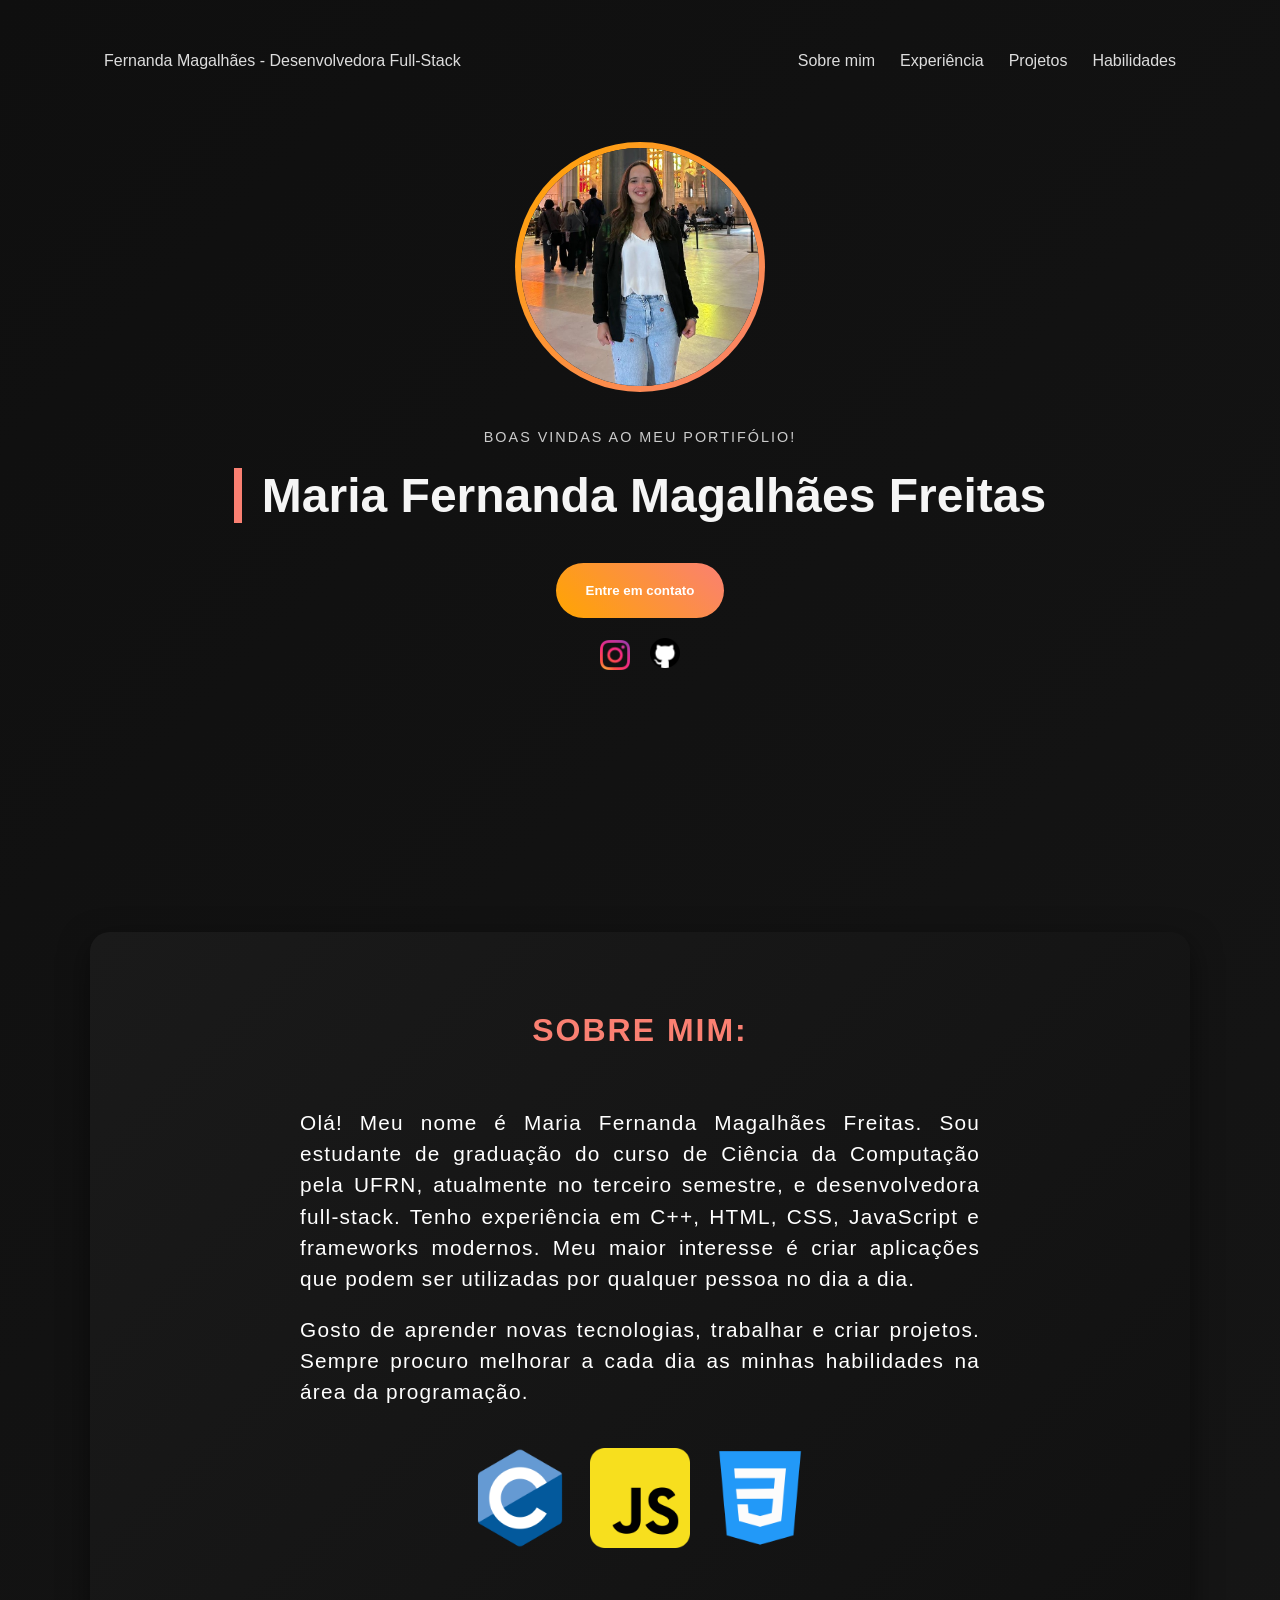
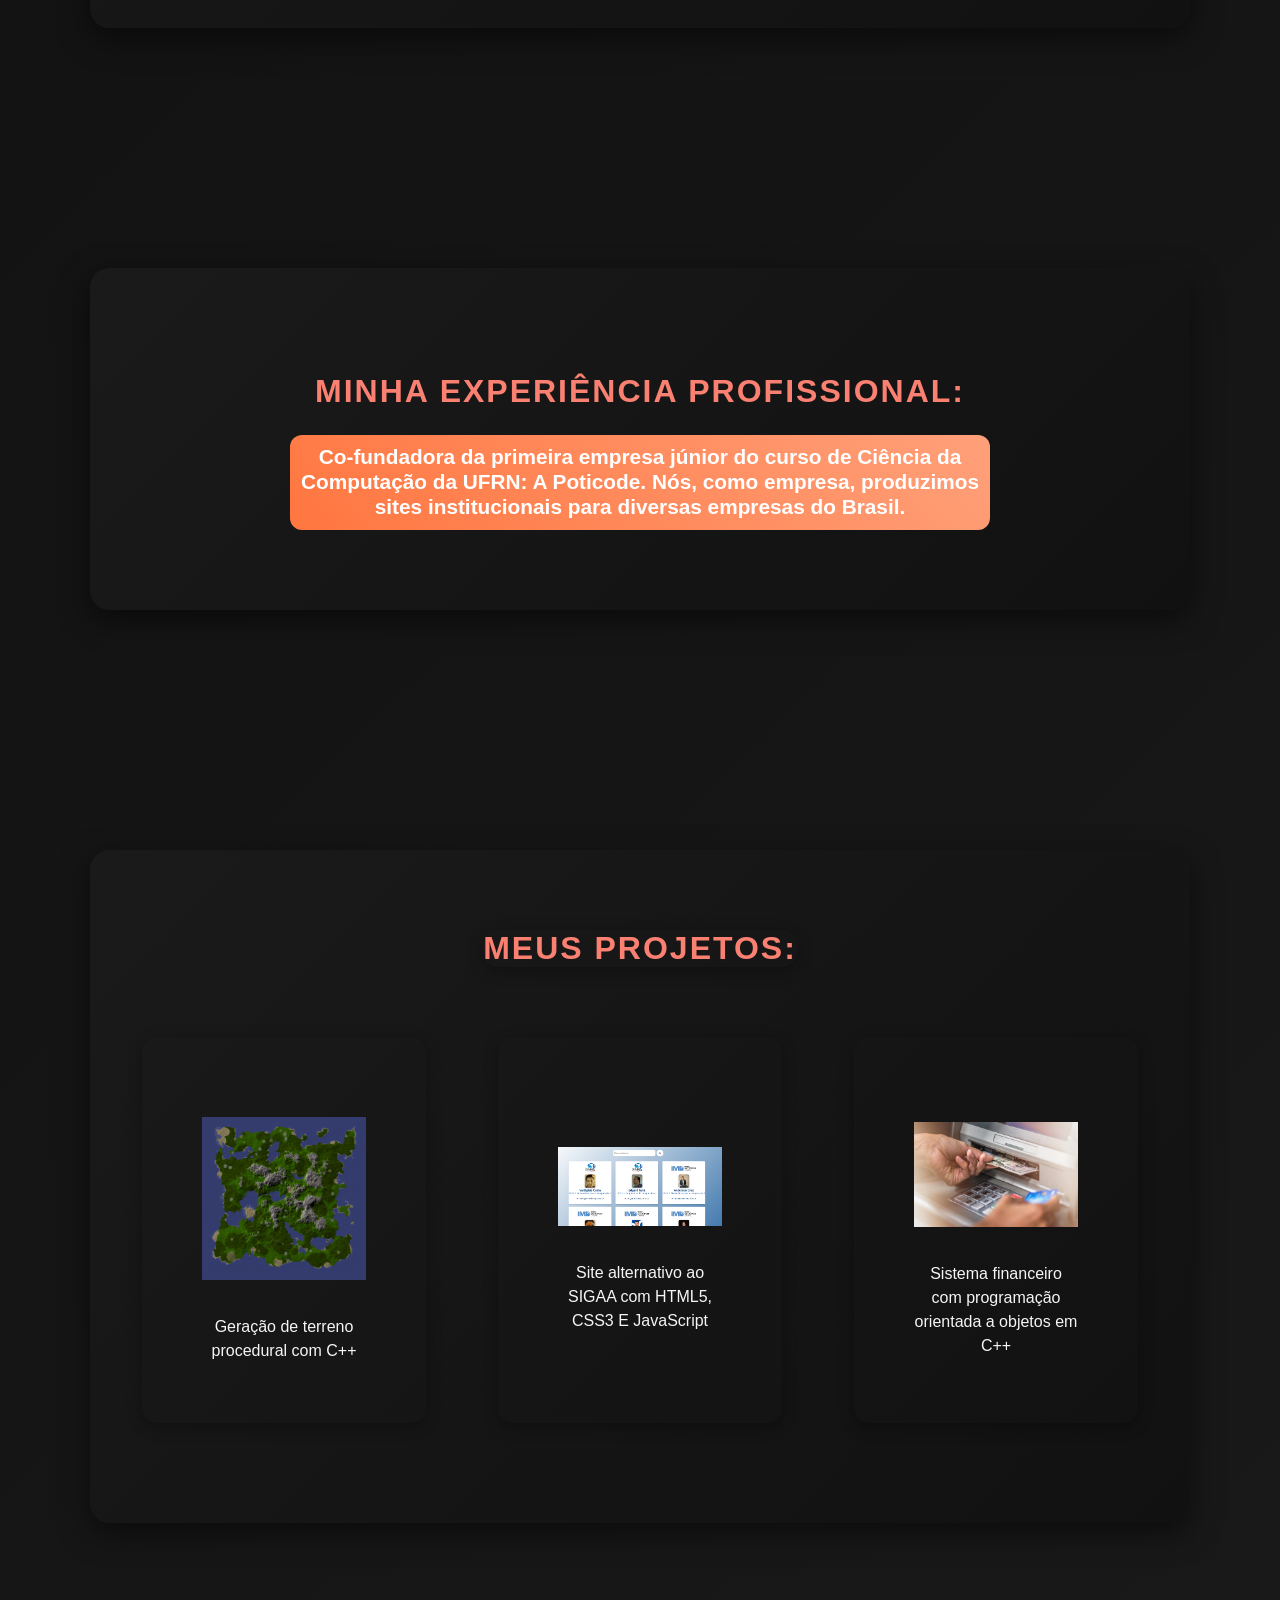
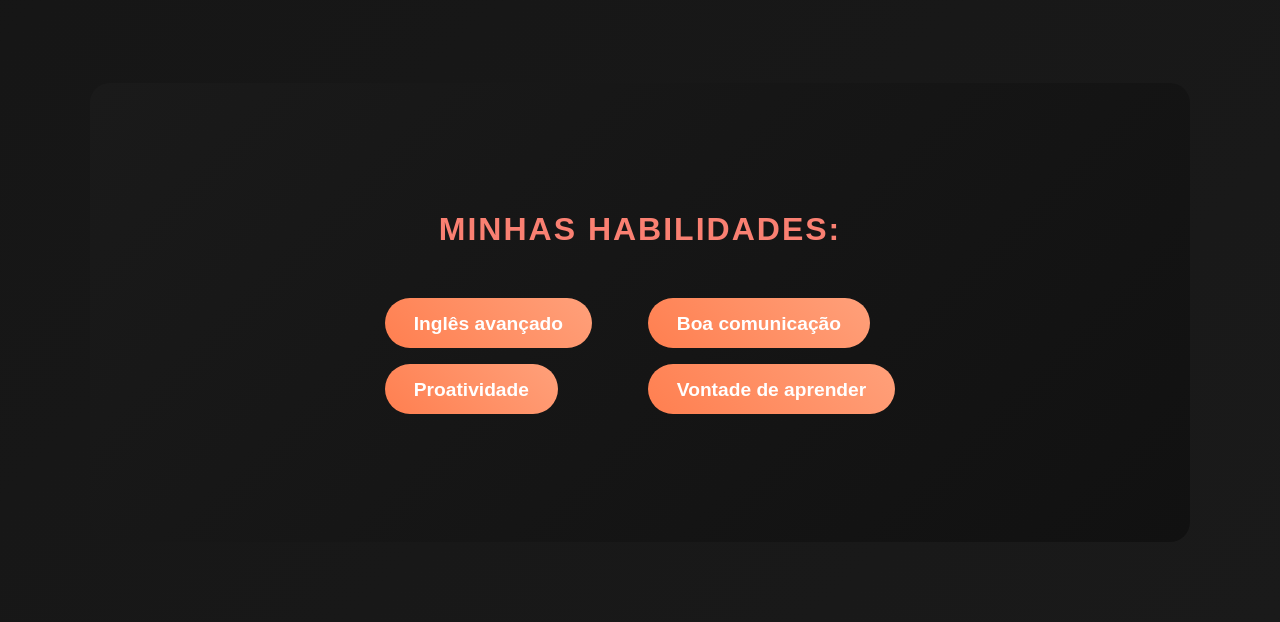
==== index.html @ 56a4a69b "Add files via upload" ====
<!DOCTYPE html>
<html lang="pt-br">
<head>
    <meta charset="UTF-8">
    <meta name="viewport" content="width=device-width, initial-scale=1.0">
    <title> Maria Fernanda - Portifólio </title>
    <link rel="stylesheet" href="styles.css">
</head>
<body>
    <nav>
        <h4 class="name-maria">Fernanda Magalhães - Desenvolvedora Full-Stack</h4>
        <ul>
            <li><a href="#sobre-mim">Sobre mim</a></li>
            <li><a href="#experiencia">Experiência</a></li>
            <li><a href="#projetos">Projetos</a></li>
            <li><a href="#habilidades">Habilidades</a></li>
        </ul>
    </nav>

    <section id="aboutme">
        <div class="imagem">
            <img src="imgs/nandaimg.jpg" class="myimage">
        </div>

        <div class="mycontainer">
            <div class="text">
            <p>Boas vindas ao meu portifólio!</p>
            <h1>Maria Fernanda Magalhães Freitas</h1>
            </div>
        
        <div class="btn-redes">
        <div class="mybutton">
            <button class="contactme">Entre em contato</button>
        </div>

        <div class="icon">
            <a href="https://www.instagram.com/nandamfs_" target="_blank" class="insta"><img src="imgs/Instagram_icon-icons.com_66804.png" class="inst"></a>
            <a href="https://github.com/nandamfmf" target="_blank" class="git"><img src="imgs/github_logo_icon_229278.png" alt="" class="git"></a>
        </div>
        </div>
    </div>
    </section>

    <section id="sobre-mim">
        <div class="container-sobre">
            <h2>Sobre mim:</h2>
            <p>
                Olá! Meu nome é Maria Fernanda Magalhães Freitas. Sou estudante de graduação do curso
                de Ciência da Computação pela UFRN, atualmente no terceiro semestre, e desenvolvedora full-stack.
                Tenho experiência em C++, HTML, CSS, JavaScript e frameworks modernos.
                Meu maior interesse é criar aplicações que podem ser utilizadas por qualquer pessoa no dia a dia.
            </p>
            <p>
                Gosto de aprender novas tecnologias, trabalhar e criar projetos. 
                Sempre procuro melhorar a cada dia as minhas habilidades na área da programação.
            </p>

            <div class="imgsicons">
            <img class="logo" src="imgs/c_original_logo_icon_146611.png">
            <img class="logo" src="imgs/javascript_icon_130900.png" alt="">
            <img class="logo" src="imgs/4202020css3htmllogosocialsocialmedia-115668_115633.png" alt="">
            </div>
        </div>
    </section>

    <section id="experiencia">
        <p>Minha experiência profissional: </p>
        <h3>Co-fundadora da primeira empresa júnior do curso de Ciência da Computação da UFRN: <strong>A Poticode.</strong>
        Nós, como empresa, produzimos sites institucionais para diversas empresas do Brasil.</h3>
    </section>

    <section id="projetos">
        <h4 class="meus-projetos">Meus projetos:</h4>
        <div class="containerimgs">
        <div class="box1">
            <img class="map" src="imgs/map.png" alt="">
            <p>Geração de terreno procedural com C++</p>
        </div>
        <div class="box2">
            <img class="sigaa" src="imgs/sitesigaa.png" alt="">
            <p>Site alternativo ao SIGAA com HTML5, CSS3 E JavaScript</p>
        </div>
        <div class="box3">
            <img class="bank" src="imgs/bank.jpg" alt="">
            <p>Sistema financeiro com programação orientada a objetos em C++</p>
        </div>
        </div>
    </section>

    <section id="habilidades">
        <h2>Minhas Habilidades:</h2>
        
        <div class="habilidades-list">
        <p>Inglês avançado</p>
        <p>Boa comunicação</p>
        <p>Proatividade</p>
        <p>Vontade de aprender</p>
        </div>
    </section>


    <script src="script.js" defer></script>
</body>
</html>
---- styles.css ----
* {
    margin: 0;
    padding: 0;
    box-sizing: border-box;
    text-decoration: none;
    scroll-behavior: smooth;
}

section {
    width: 100%;
    max-width: 1100px;
    margin: 0 auto;
    padding: 6rem 1.5rem;
}

nav h4{
    color: #ddd;
    font-weight: 500;  
    text-wrap: wrap;
}

nav a{
    color: #ddd;
    font-weight: 500;
    transition: 0.3s;
}

nav a:hover{
    color: salmon;
}

body{
    min-height: 100vh;
    font-family: "Poppins", sans-serif;
    display: flex;
    flex-direction: column;
    align-items: center;
    background: linear-gradient(135deg, #0f0f0f, #1a1a1a);
    color: #f5f5f5;
}

nav{
    width: 100%;
    max-width: 1200px;
    display: flex; 
    flex-direction: column;
    gap: 1rem;
    justify-content: center;
    align-items: center;
    margin: 2em auto 0 auto;
    padding: 20px 5%;
}

.name-maria{
    display: none;
}

@media (min-width: 768px){
    .name-maria{
        display: block;
    }

    .name-maria:hover{
    color: salmon;
    transition: 0.3s;
    }

    nav{
        justify-content: space-between;
        flex-direction: row;
    }
}


nav ul{
    display: flex;
    flex-direction: row;
    list-style: none;
    text-decoration: none;
    display: flex;
    gap: 25px;
    margin: 0;
    padding: 0;
}

#aboutme{
    display: flex;
    flex-direction: column;
    gap: 75px;
    justify-content: center;
    align-items: center;
    margin-top: 2em;
    max-width: 1200px;
    padding: 20px;
}

.mycontainer{
    text-align: center;
    display: flex;
    flex-direction: column;
    align-items: center;
    text-align: center;
    justify-content: center;
    gap: 2em;
    margin-top: -3em;
}

.text > *{
    margin: 8px;
    text-align: center;
}

.text{
    display: flex;
    flex-direction: column;
    align-items: center; 
    text-align: center;   
    gap: 8px;
}

.myimage{
    width: 250px;
    height: 250px;
    border-radius: 50%;
    object-fit: cover;
    border: 6px solid transparent;

    background-image: 
        linear-gradient(#080808, #080808), 
        linear-gradient(135deg, orange, salmon);
    
    background-origin: border-box;
    background-clip: content-box, border-box;

    transition: 0.4s ease;
    cursor: pointer;
}

.myimage:hover {
    transform: scale(1.07);
    box-shadow: 0 0 25px salmon;
}

.contactme{
    padding: 20px 30px;
    border-radius: 30px;
    border: none;
    color: white;
    font-weight: 600;
    cursor: pointer;

    background: linear-gradient(45deg, orange, salmon);
    transition: 0.3s ease;
}

.contactme:hover{
    transform: scale(1.08);
    box-shadow: 0 0 20px salmon;
}

.inst, .git{
    width: 30px;
    height: 30px;
    border: 50%;
    display: block;
}

.icon{
    flex-direction: row;
    margin-top: 20px;
    align-items: center;
    justify-content: center;
    display: flex;
    gap: 20px;
    width: 100%;
}

.git{
    margin-bottom: 4px;
}


h2{
    font-size: 1.5rem;
    font-weight: 400;
    color: salmon;
}

p{  
    color: #ccc;
    max-width: 400px;
    line-height: 0.9;
}

.text p:first-child{
    color: #ccc;
    font-weight: 500;
    letter-spacing: 2px;
    text-transform: uppercase;
    font-size: 0.9rem;
}

h1 {
    font-size: 2.2rem;
    border-left: none;
    padding-left: 20px;
    color: #f5f5f5;
    text-align: center; 
    border-radius: 0;
}

@media (min-width: 768px) {
    h1 {
        font-size: 3rem;
        border-left: 8px solid salmon;
    }
}

.text p:last-child{
    font-size: 1.2rem;
    color: #aaa;
    font-weight: 400;
}

#sobre-mim{
    display: flex;
    flex-direction: column;
    align-items: center;
    justify-content: center;
    padding: 5em;
    margin-top: 15em;
    text-align: center;
    background: linear-gradient(135deg, #1a1a1a, #111111);
    padding: 5em 2em;
    border-radius: 20px;
    box-shadow: 0 10px 30px rgba(0,0,0,0.5);
    color: #fff; 
    transition: all 0.3s ease;
}

.container-sobre h2 {
    font-size: 2rem;
    font-weight: 700;
    color: salmon;
    margin-bottom: 1.5em;
    text-transform: uppercase;
    letter-spacing: 2px;
    width: 100%;
    max-width: 700px;
}

.container-sobre p{
    padding: 10px;
    font-size: 1.3em;
    letter-spacing: 1.2px;
    line-height: 1.5;
    font-weight: 500;
    color: white;
    text-align: justify;
    width: 100%;
    max-width: 700px;
}

.imgsicons{
    display: flex;
    flex-direction: row;
    justify-content: center;
    gap: 20px;
    margin-top: 30px;
    position: static;
}

.logo{
    width: 100px;
    height: 100px;
}

#experiencia{
    display: flex;
    flex-direction: column;
    align-items: center;
    justify-content: center;
    padding: 8em;
    text-align: center;
    background: linear-gradient(135deg, #1a1a1a, #111111);
    padding: 5em 2em;
    border-radius: 20px;
    margin-top: 15em;
    box-shadow: 0 10px 30px rgba(0,0,0,0.5);
    color: #fff; 
    transition: all 0.3s ease;

}

#experiencia p:first-child{
    line-height: 2;
    padding: 10px;
    text-align: center;
    max-width: 700px;
    line-height: 1.6;
    color: salmon;
    margin: 8px;
    font-size: 2rem;
    font-weight: 700;
    text-transform: uppercase;
    letter-spacing: 2px;
}

#experiencia h3{
    font-size: 1.3rem;
    font-weight: 700;
    padding: 10px;
    line-height: 1.2;
    background: linear-gradient(45deg, #ff7640, #ffa07a);
    border-radius: 12px;
    color: #fff;
    max-width: 700px;
}

#projetos{
    display: flex;
    flex-direction: column;
    align-items: center;
    justify-content: center;
    padding: 5em;
    text-align: center;
    background: linear-gradient(135deg, #1a1a1a, #111111);
    padding: 5em 2em;
    border-radius: 20px;
    margin-top: 15em;
    box-shadow: 0 10px 30px rgba(0,0,0,0.5);
    color: #fff; 
    transition: all 0.3s ease;
}

#projetos .box1, .box2, .box3{
    display: flex;
    align-items: center;
    justify-content: center;
    flex-direction: column;
    padding: 60px;
    margin: 20px;
    text-align: center;
    border: none;
    box-shadow: 0 4px 15px rgba(0,0,0,0.3);
    border-radius: 15px;
}

#projetos .box1:hover, #projetos .box2:hover, #projetos .box3:hover {
    transform: translateY(-10px);
    transition: 0.5s ease;
    box-shadow: 0 10px 25px salmon; 
}

.map, .sigaa, .bank{
    width: 100%;
    max-width: 200px;
    height: auto;
    object-fit: cover;
    margin: 20px;
}

#projetos .containerimgs{
    display: grid;
    gap: 2rem;
    justify-content: center;
}

@media (min-width: 768px) {
    .containerimgs {
        grid-template-columns: repeat(3, 1fr);
    }
}

#projetos p {
    color: #f5f5f5;
    font-weight: 500;
    margin-top: 15px;
    max-width: 250px;
    text-align: center;
    line-height: 1.5;
}

.meus-projetos{
    text-align: center;
    font-size: 2rem;
    font-weight: 700;
    color: salmon;
    margin-bottom: 50px; 
    text-transform: uppercase;
    letter-spacing: 2px;
    text-align: center;
    border: none;
    box-shadow: 0 4px 15px rgba(0,0,0,0.3);
    border-radius: 15px;
}

#habilidades {
    display: flex;
    flex-direction: column;
    align-items: center;
    justify-content: center;
    padding: 8em;
    background: linear-gradient(135deg, #1a1a1a, #111111);
    border-radius: 20px;
    margin-top: 10em;
    margin-bottom: 5em;
    color: #fff;
    text-align: center;
    position: relative;
}

#habilidades h2 {
    text-align: center;
    font-size: 2rem;
    font-weight: 700;
    color: salmon;
    margin-bottom: 50px; 
    text-transform: uppercase;
    letter-spacing: 2px;
}

.habilidades-list {
    display: grid;
    justify-content: center;
    gap: 1rem; 
    justify-content: center;  
    align-items: center;   
    grid-template-columns: repeat(2, 1fr);
}


.habilidades-list p {
    display: flex;
    justify-content: center;
    align-items: center;
    min-height: 50px;
    white-space: nowrap;
    font-size: 1.2rem;
    background: linear-gradient(45deg, #ff7f50, #ffa07a);
    padding: 0.8em 1.5em;
    border-radius: 50px; 
    margin: 0;
    color: #fff;
    font-weight: 600;
    text-align: center;
    width: fit-content;
}

.habilidades-list p:hover {
    transform: translateY(-5px);
    box-shadow: 0 10px 20px rgba(255, 127, 80, 0.5);
    transition: 0.3s ease;
}

@media (max-width: 600px) {
    .habilidades-list {
        grid-template-columns: 1fr;    
        justify-items: center;         
        row-gap: 1rem;                 
    }
    .habilidades-list p {
        min-height: 50px;              
        width: 80%;                    
    }
}
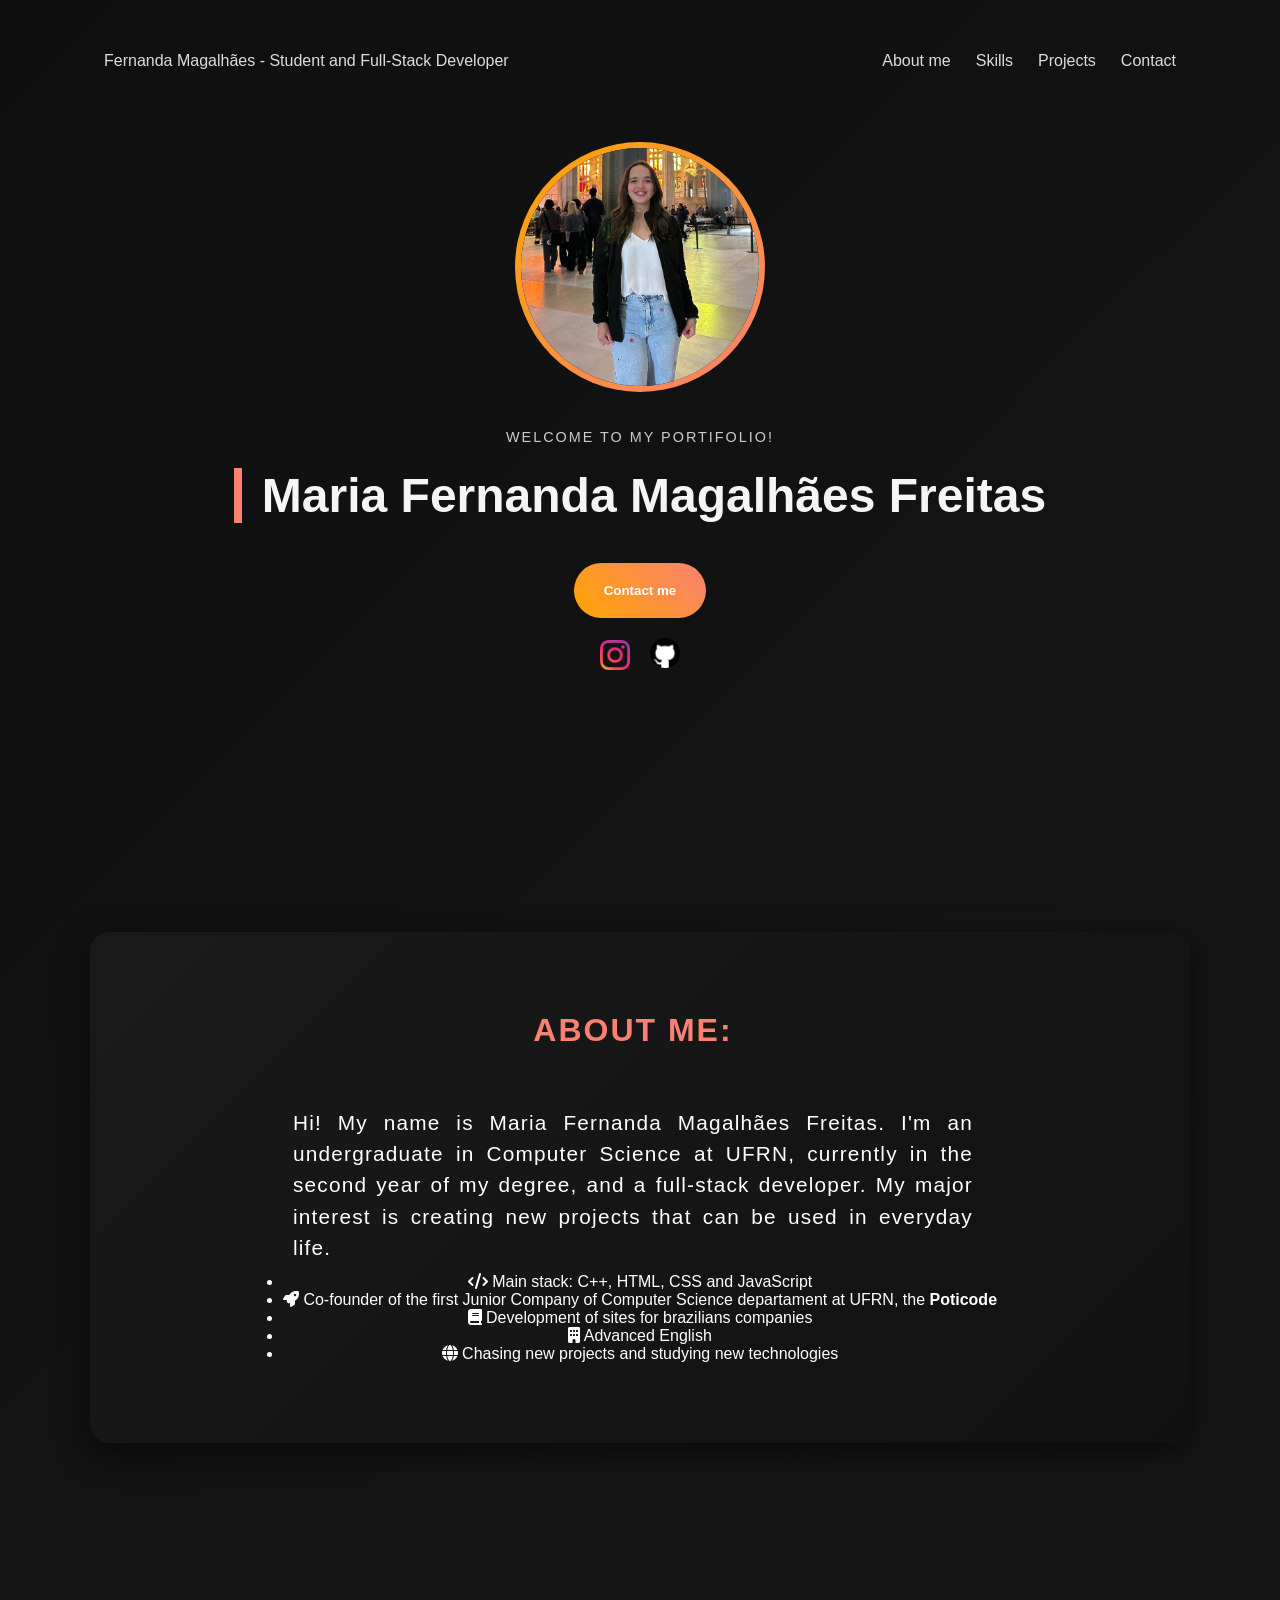
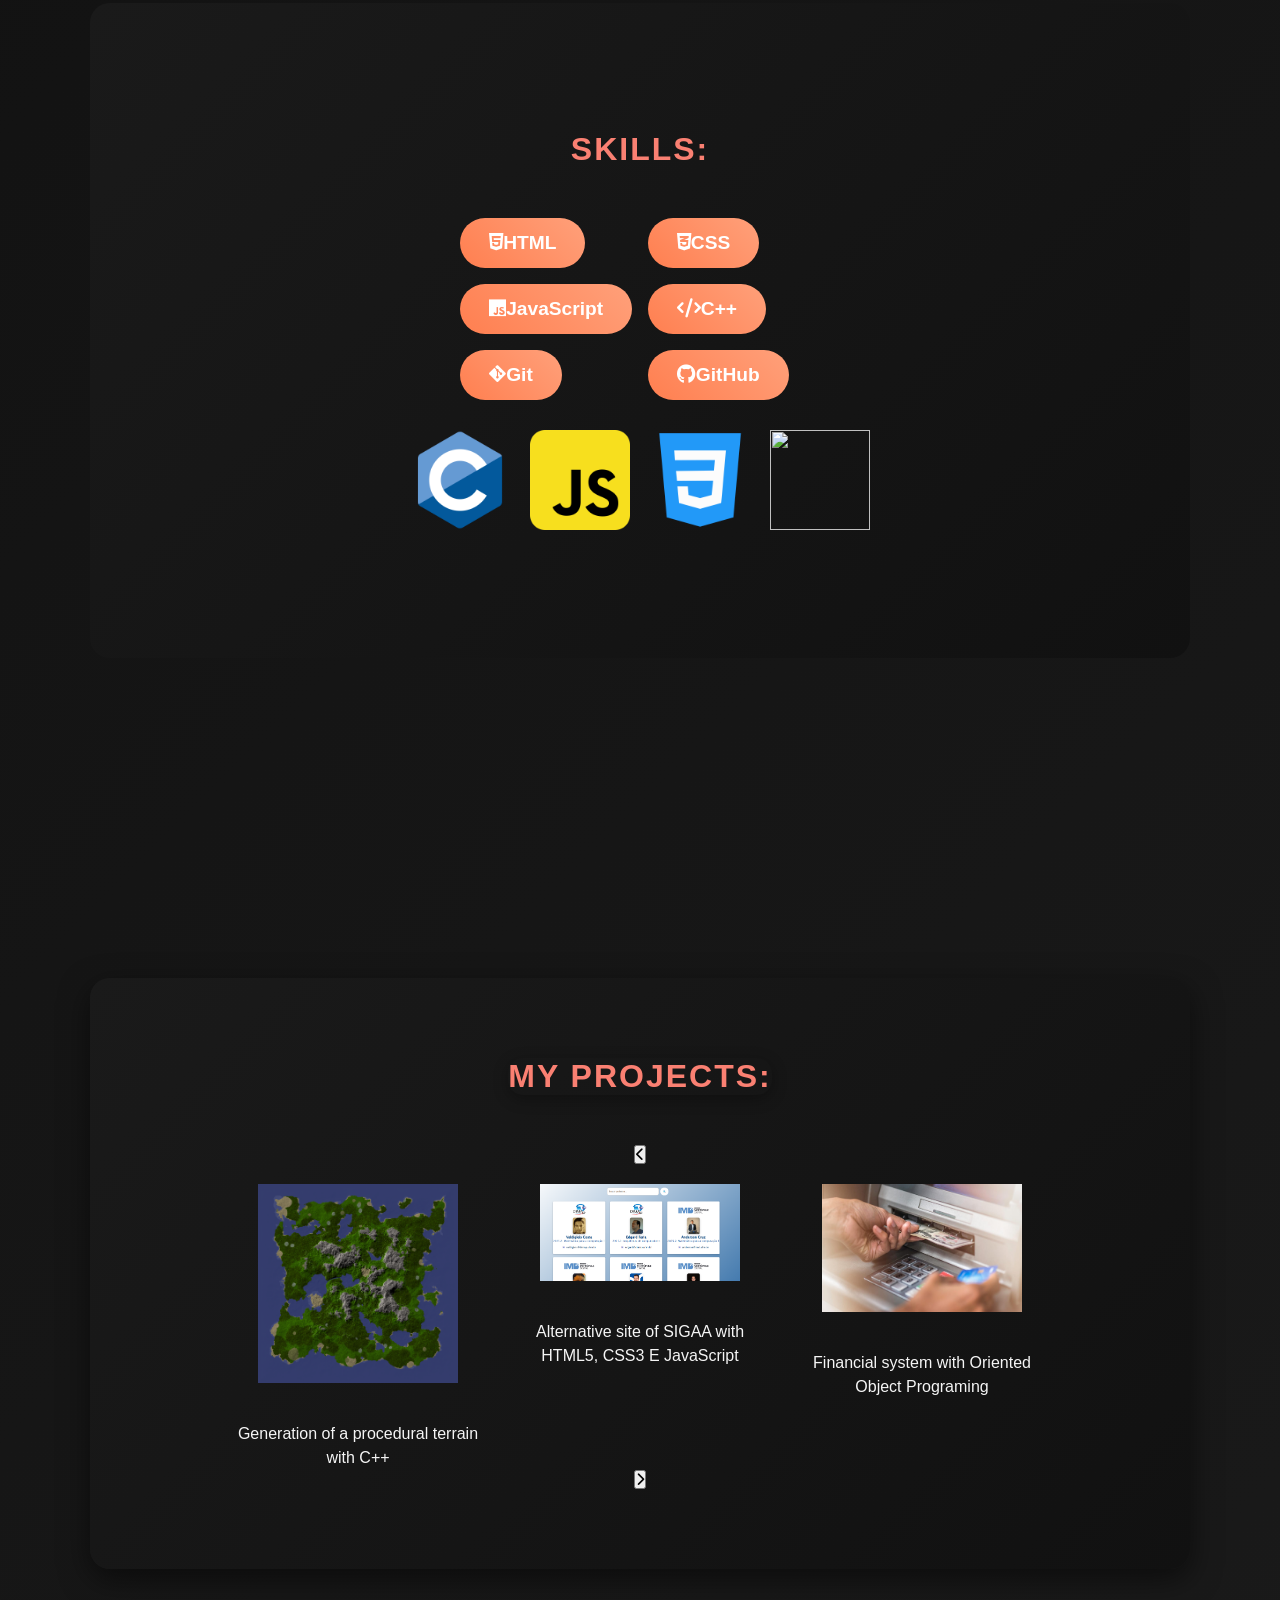
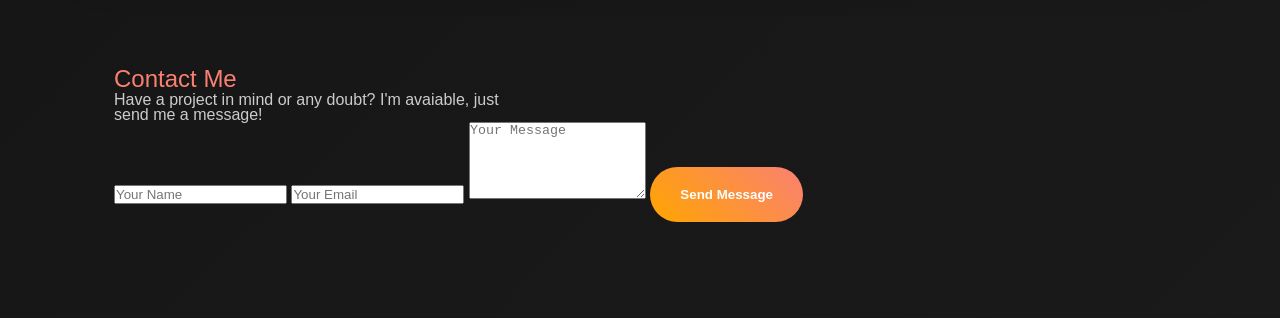
==== commit 8769bcab: "Update index.html" ====
--- a/index.html
+++ b/index.html
@@ -1,19 +1,20 @@
 <!DOCTYPE html>
-<html lang="pt-br">
+<html lang="en">
 <head>
     <meta charset="UTF-8">
     <meta name="viewport" content="width=device-width, initial-scale=1.0">
-    <title> Maria Fernanda - Portifólio </title>
+    <title> Maria Fernanda - Portifolio </title>
     <link rel="stylesheet" href="styles.css">
+    <link rel="stylesheet" href="https://cdnjs.cloudflare.com/ajax/libs/font-awesome/6.5.0/css/all.min.css">
 </head>
 <body>
     <nav>
-        <h4 class="name-maria">Fernanda Magalhães - Desenvolvedora Full-Stack</h4>
+        <h4 class="name-maria">Fernanda Magalhães - Student and Full-Stack Developer</h4>
         <ul>
-            <li><a href="#sobre-mim">Sobre mim</a></li>
-            <li><a href="#experiencia">Experiência</a></li>
-            <li><a href="#projetos">Projetos</a></li>
-            <li><a href="#habilidades">Habilidades</a></li>
+            <li><a href="#sobre-mim">About me</a></li>
+            <li><a href="#habilidades">Skills</a></li>
+            <li><a href="#projetos">Projects</a></li>
+            <li><a href="#contact">Contact</a></li>
         </ul>
     </nav>
 
@@ -24,13 +25,13 @@
 
         <div class="mycontainer">
             <div class="text">
-            <p>Boas vindas ao meu portifólio!</p>
+            <p>Welcome to my portifolio!</p>
             <h1>Maria Fernanda Magalhães Freitas</h1>
             </div>
         
         <div class="btn-redes">
         <div class="mybutton">
-            <button class="contactme">Entre em contato</button>
+            <a href="#contact"><button class="contactme">Contact me</button></a>
         </div>
 
         <div class="icon">
@@ -43,62 +44,92 @@
 
     <section id="sobre-mim">
         <div class="container-sobre">
-            <h2>Sobre mim:</h2>
+            <h2>About me: </h2>
             <p>
-                Olá! Meu nome é Maria Fernanda Magalhães Freitas. Sou estudante de graduação do curso
-                de Ciência da Computação pela UFRN, atualmente no terceiro semestre, e desenvolvedora full-stack.
-                Tenho experiência em C++, HTML, CSS, JavaScript e frameworks modernos.
-                Meu maior interesse é criar aplicações que podem ser utilizadas por qualquer pessoa no dia a dia.
-            </p>
-            <p>
-                Gosto de aprender novas tecnologias, trabalhar e criar projetos. 
-                Sempre procuro melhorar a cada dia as minhas habilidades na área da programação.
+                Hi! My name is Maria Fernanda Magalhães Freitas. I'm an undergraduate in Computer Science at UFRN,
+                currently in the second year of my degree, and a full-stack developer. My major interest is creating new
+                projects that can be used in everyday life.
             </p>
 
-            <div class="imgsicons">
-            <img class="logo" src="imgs/c_original_logo_icon_146611.png">
-            <img class="logo" src="imgs/javascript_icon_130900.png" alt="">
-            <img class="logo" src="imgs/4202020css3htmllogosocialsocialmedia-115668_115633.png" alt="">
-            </div>
-        </div>
-    </section>
-
-    <section id="experiencia">
-        <p>Minha experiência profissional: </p>
-        <h3>Co-fundadora da primeira empresa júnior do curso de Ciência da Computação da UFRN: <strong>A Poticode.</strong>
-        Nós, como empresa, produzimos sites institucionais para diversas empresas do Brasil.</h3>
-    </section>
-
-    <section id="projetos">
-        <h4 class="meus-projetos">Meus projetos:</h4>
-        <div class="containerimgs">
-        <div class="box1">
-            <img class="map" src="imgs/map.png" alt="">
-            <p>Geração de terreno procedural com C++</p>
-        </div>
-        <div class="box2">
-            <img class="sigaa" src="imgs/sitesigaa.png" alt="">
-            <p>Site alternativo ao SIGAA com HTML5, CSS3 E JavaScript</p>
-        </div>
-        <div class="box3">
-            <img class="bank" src="imgs/bank.jpg" alt="">
-            <p>Sistema financeiro com programação orientada a objetos em C++</p>
-        </div>
+            <ul class="sobre-topicos">
+                <li><i class="fa-solid fa-code"></i> Main stack: C++, HTML, CSS and JavaScript</li>
+                <li><i class="fa-solid fa-rocket"></i> Co-founder of the first Junior Company of Computer Science departament at UFRN, the <strong>Poticode</strong></li>
+                <li><i class="fa-solid fa-book"></i> Development of sites for brazilians companies</li>
+                <li><i class="fa-solid fa-building"></i> Advanced English </li>
+                <li><i class="fa-solid fa-globe"></i> Chasing new projects and studying new technologies</li>
+            </ul>
         </div>
     </section>
 
     <section id="habilidades">
-        <h2>Minhas Habilidades:</h2>
-        
+        <h2>Skills: </h2>
+
         <div class="habilidades-list">
-        <p>Inglês avançado</p>
-        <p>Boa comunicação</p>
-        <p>Proatividade</p>
-        <p>Vontade de aprender</p>
+            <p><i class="fa-brands fa-html5"></i> HTML</p>
+            <p><i class="fa-brands fa-css3-alt"></i> CSS</p>
+            <p><i class="fa-brands fa-js"></i> JavaScript</p>
+            <p><i class="fa-solid fa-code"></i> C++</p>
+            <p><i class="fa-brands fa-git-alt"></i> Git</p>
+            <p><i class="fa-brands fa-github"></i> GitHub</p>
+        </div>
+
+        <div class="imgsicons">
+            <img class="logo" src="imgs/c_original_logo_icon_146611.png">
+            <img class="logo" src="imgs/javascript_icon_130900.png" alt="">
+            <img class="logo" src="imgs/4202020css3htmllogosocialsocialmedia-115668_115633.png" alt="">
+            <img class="logo" src="imgs/file_type_html_icon_130541.png" alt="">
         </div>
     </section>
 
+    <section id="projetos">
+        <h4 class="meus-projetos">My projects: </h4>
+        
+        <div class="btnesq">
+        <button class="arrow-left">
+            <i class="fa-solid fa-chevron-left"></i>
+        </button>
+        </div>
+        
+        <div class="containerimgs">
+            
+
+        <div class="box">
+            <img class="map" src="imgs/map.png" alt="">
+            <p>Generation of a procedural terrain with C++</p>
+        </div>
+        <div class="box">
+            <img class="sigaa" src="imgs/sitesigaa.png" alt="">
+            <p>Alternative site of SIGAA with HTML5, CSS3 E JavaScript</p>
+        </div>
+        <div class="box">
+            <img class="bank" src="imgs/bank.jpg" alt="">
+            <p>Financial system with Oriented Object Programing</p>
+        </div>
+    </div>
+
+    <div class="btndir">
+    <button class="arrow-right">
+        <i class="fa-solid fa-chevron-right"></i>
+    </button>
+    </div>
+    </section>
+
+
+
+    <section id="contact">
+        <h2>Contact Me</h2>
+        <p>Have a project in mind or any doubt? I'm avaiable, just send me a message!</p>
+
+        <form class="contact-form" action="https://formsubmit.co/fernandakicks@gmail.com" method="POST">
+            <input type="hidden" name="_captcha" value="false" >
+            <input type="text" name="name" placeholder="Your Name" required>
+            <input type="email" name="email" placeholder="Your Email" required>
+            <textarea name="message" rows="5" placeholder="Your Message" required></textarea>
+            <button type="submit" class="contactme">Send Message</button>
+        </form>
+
+    </section>
 
     <script src="script.js" defer></script>
 </body>
-</html>+</html>
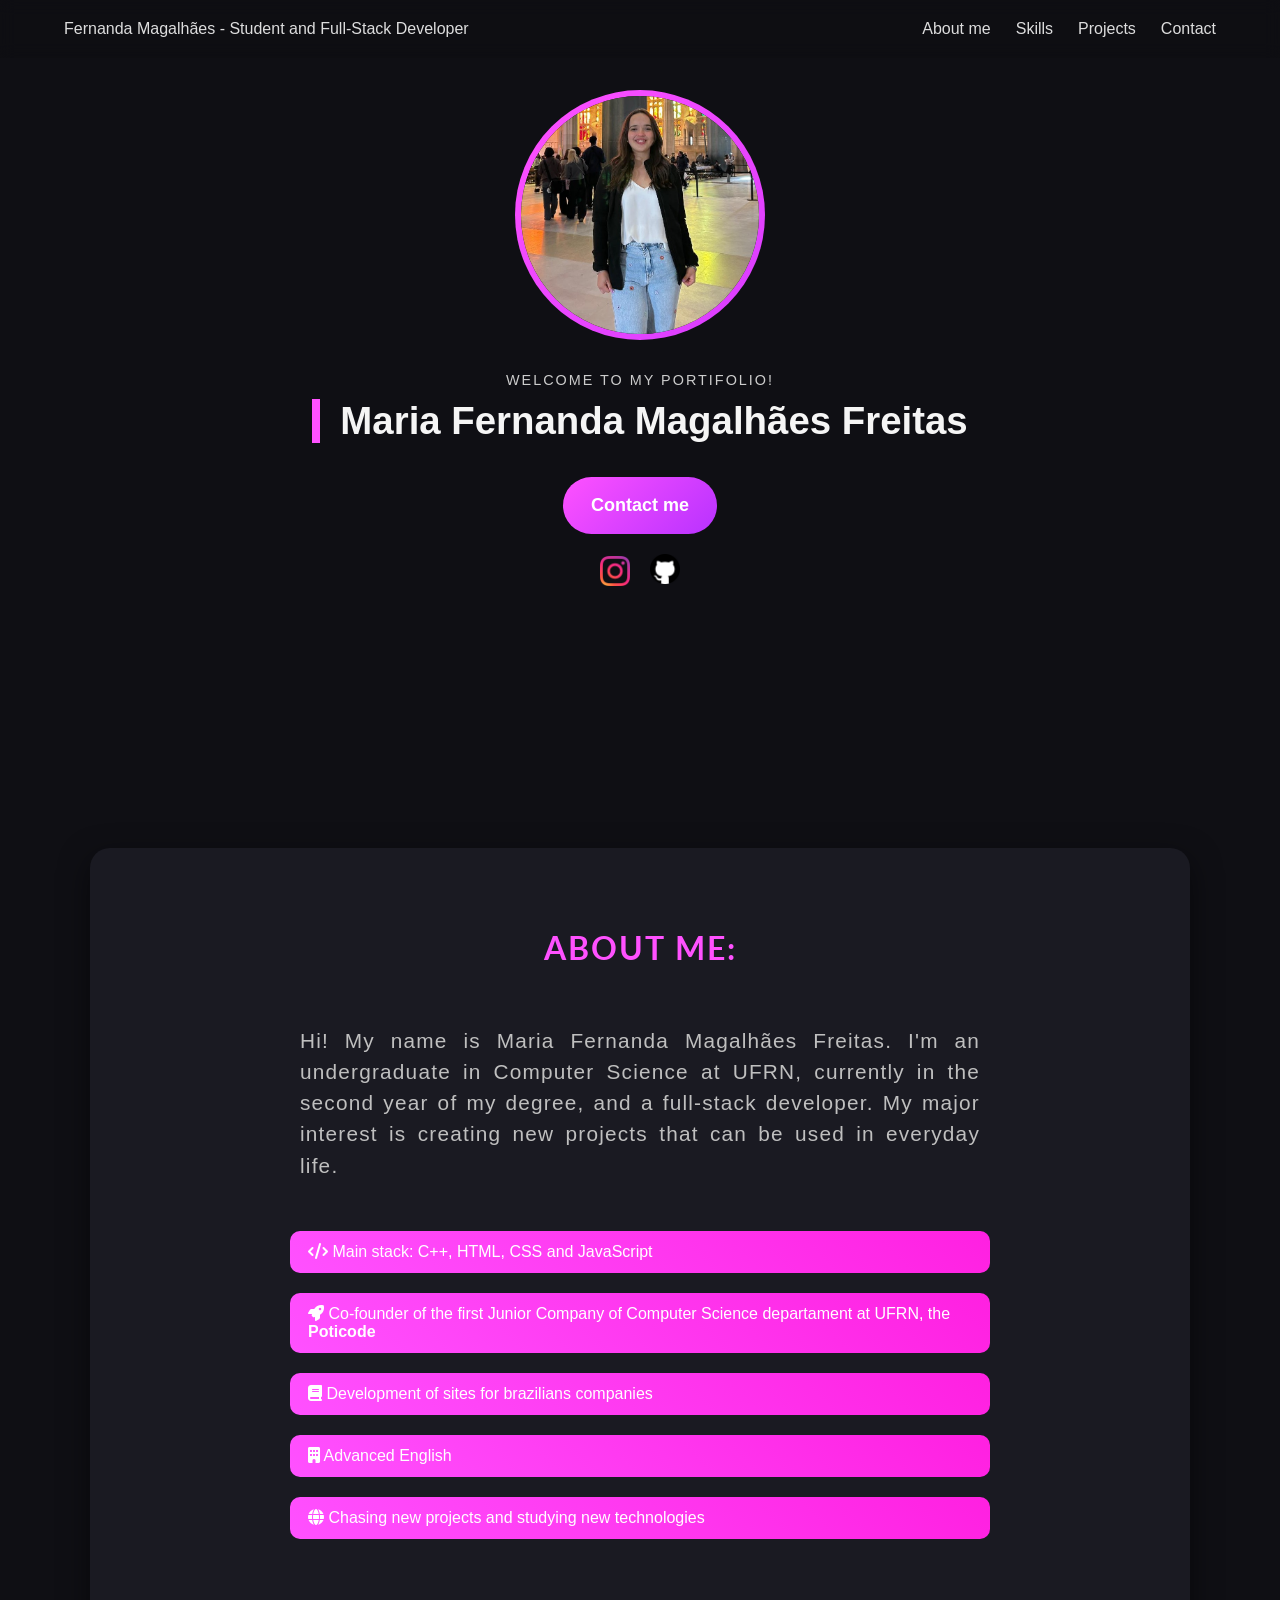
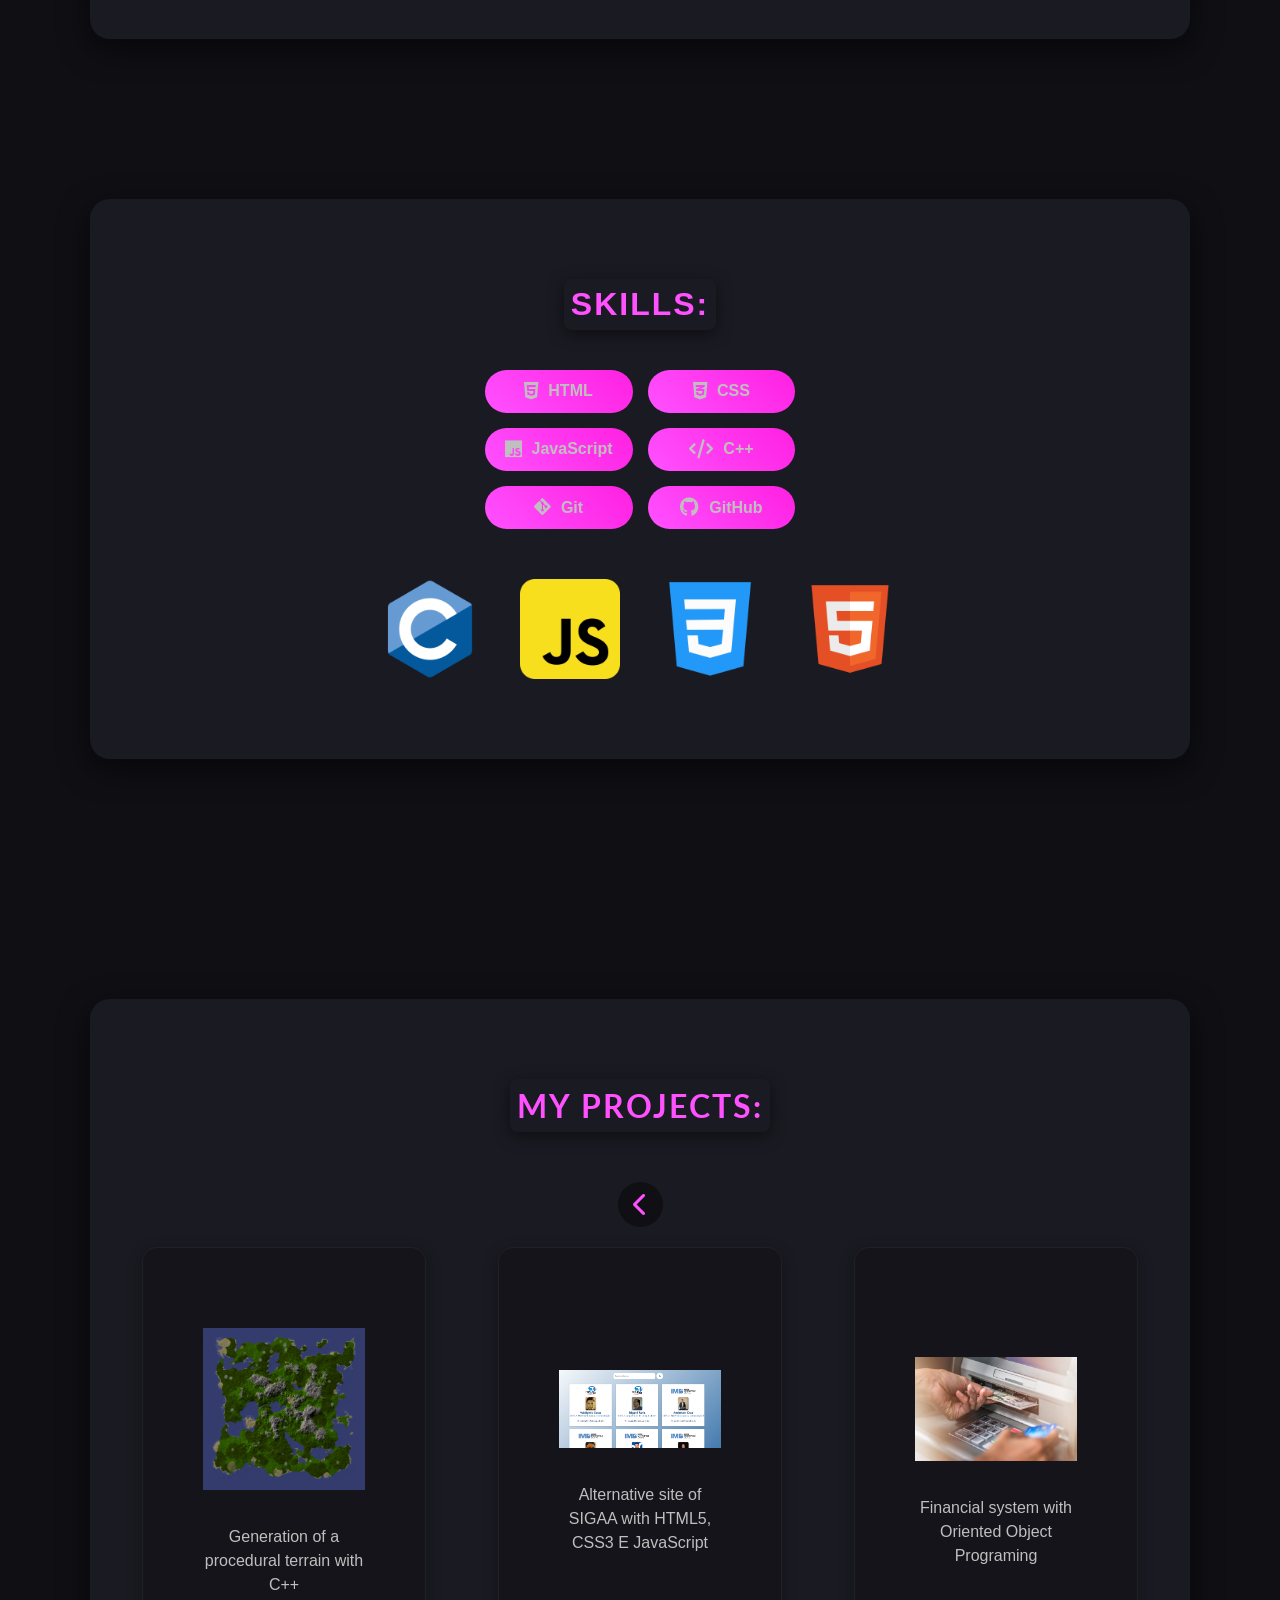
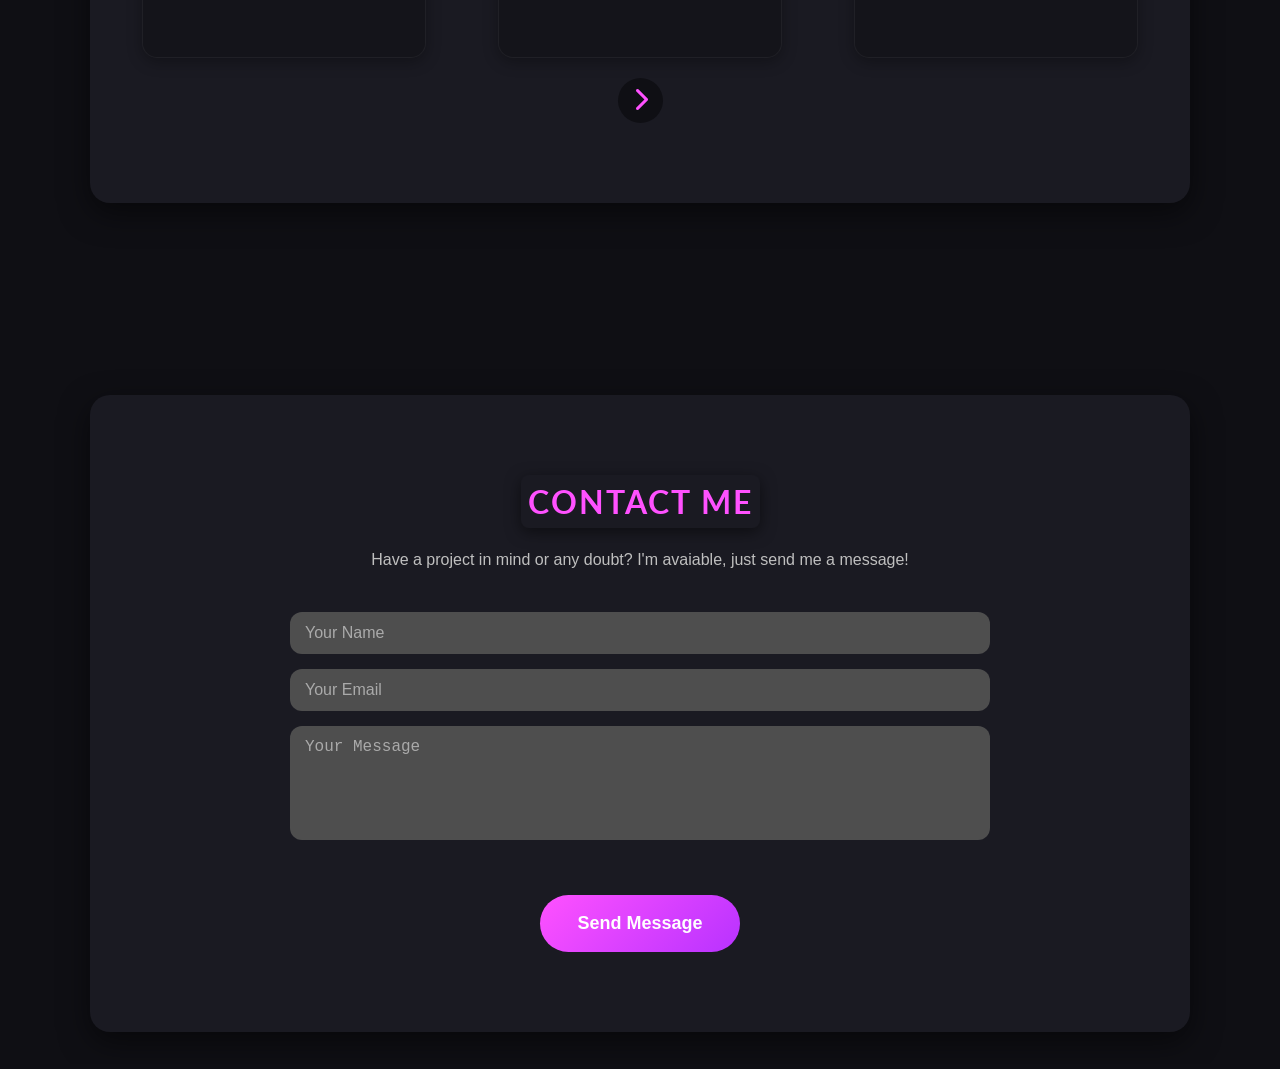
==== commit 59bede56: "changing the main color" ====
--- a/index.html
+++ b/index.html
@@ -82,8 +82,10 @@
     </section>
 
     <section id="projetos">
+        <div class="textoprojcts">
         <h4 class="meus-projetos">My projects: </h4>
-        
+        </div>
+
         <div class="btnesq">
         <button class="arrow-left">
             <i class="fa-solid fa-chevron-left"></i>
--- a/styles.css
+++ b/styles.css
@@ -1,3 +1,5 @@
+@import url('https://fonts.googleapis.com/css2?family=Inter:ital,opsz,wght@0,14..32,100..900;1,14..32,100..900&family=Lato:ital,wght@0,100;0,300;0,400;0,700;0,900;1,100;1,300;1,400;1,700;1,900&family=Montserrat:ital,wght@0,100..900;1,100..900&family=Oswald:wght@200..700&family=Winky+Rough:ital,wght@0,300..900;1,300..900&display=swap');
+
 * {
     margin: 0;
     padding: 0;
@@ -6,11 +8,20 @@
     scroll-behavior: smooth;
 }
 
+:root{
+    --primary-color: #ff51ff;
+    --background-color: #0f0f14;
+    --card-color: #1a1a22;
+    --text-color: #f5f5f5;
+    --text-secondary: #bfbfbf;
+}
+
 section {
     width: 100%;
     max-width: 1100px;
     margin: 0 auto;
     padding: 6rem 1.5rem;
+    scroll-margin-top: 100px;
 }
 
 nav h4{
@@ -26,29 +37,39 @@
 }
 
 nav a:hover{
-    color: salmon;
+    color: var(--primary-color);
 }
 
 body{
+    margin-top: 0;
+    padding: 0;
+    padding-top: 70px;
     min-height: 100vh;
     font-family: "Poppins", sans-serif;
     display: flex;
     flex-direction: column;
     align-items: center;
-    background: linear-gradient(135deg, #0f0f0f, #1a1a1a);
-    color: #f5f5f5;
+    background: var(--background-color);
+    color: var(--text-color);
 }
 
 nav{
     width: 100%;
-    max-width: 1200px;
+    height: auto;        
+    overflow: hidden;
     display: flex; 
     flex-direction: column;
+    justify-content: space-between;
+    flex-shrink: 0;
     gap: 1rem;
     justify-content: center;
     align-items: center;
-    margin: 2em auto 0 auto;
     padding: 20px 5%;
+    position: fixed;
+    top: 0;
+    z-index: 10;
+    background: rgba(15, 15, 15, 0.05);
+    backdrop-filter: blur(8px);    
 }
 
 .name-maria{
@@ -60,11 +81,6 @@
         display: block;
     }
 
-    .name-maria:hover{
-    color: salmon;
-    transition: 0.3s;
-    }
-
     nav{
         justify-content: space-between;
         flex-direction: row;
@@ -89,7 +105,8 @@
     gap: 75px;
     justify-content: center;
     align-items: center;
-    margin-top: 2em;
+    padding-top: 2em;
+    margin-top: 0;
     max-width: 1200px;
     padding: 20px;
 }
@@ -102,12 +119,12 @@
     text-align: center;
     justify-content: center;
     gap: 2em;
-    margin-top: -3em;
+    margin-top: -4.2em;
 }
 
 .text > *{
-    margin: 8px;
-    text-align: center;
+    text-align: center;
+    margin: 2px;
 }
 
 .text{
@@ -116,6 +133,7 @@
     align-items: center; 
     text-align: center;   
     gap: 8px;
+    margin-top: 20px;
 }
 
 .myimage{
@@ -127,35 +145,34 @@
 
     background-image: 
         linear-gradient(#080808, #080808), 
-        linear-gradient(135deg, orange, salmon);
+        linear-gradient(135deg, var(--primary-color), rgb(216, 60, 255));
     
     background-origin: border-box;
     background-clip: content-box, border-box;
-
     transition: 0.4s ease;
     cursor: pointer;
 }
 
 .myimage:hover {
     transform: scale(1.07);
-    box-shadow: 0 0 25px salmon;
+    box-shadow: 0 0 25px rgb(201, 65, 255);
 }
 
 .contactme{
-    padding: 20px 30px;
+    padding: 18px 28px;
     border-radius: 30px;
     border: none;
     color: white;
     font-weight: 600;
     cursor: pointer;
-
-    background: linear-gradient(45deg, orange, salmon);
+    font-size: large;
+    background: linear-gradient(135deg, #ff51ff, #b832ff);
     transition: 0.3s ease;
 }
 
 .contactme:hover{
     transform: scale(1.08);
-    box-shadow: 0 0 20px salmon;
+    box-shadow: 0 0 20px rgba(255,81,255,0.6);
 }
 
 .inst, .git{
@@ -183,7 +200,7 @@
 h2{
     font-size: 1.5rem;
     font-weight: 400;
-    color: salmon;
+    color: var(--primary-color);
 }
 
 p{  
@@ -211,8 +228,8 @@
 
 @media (min-width: 768px) {
     h1 {
-        font-size: 3rem;
-        border-left: 8px solid salmon;
+        font-size: 2.4rem;
+        border-left: 8px solid var(--primary-color);
     }
 }
 
@@ -230,7 +247,7 @@
     padding: 5em;
     margin-top: 15em;
     text-align: center;
-    background: linear-gradient(135deg, #1a1a1a, #111111);
+    background: var(--card-color);
     padding: 5em 2em;
     border-radius: 20px;
     box-shadow: 0 10px 30px rgba(0,0,0,0.5);
@@ -238,15 +255,25 @@
     transition: all 0.3s ease;
 }
 
+.container-sobre{
+    display: flex;
+    flex-direction: column;
+    align-items: center;
+    justify-content: center;
+    text-align: center;
+}
+
 .container-sobre h2 {
+    font-family: 'Lato', sans-serif;
     font-size: 2rem;
     font-weight: 700;
-    color: salmon;
     margin-bottom: 1.5em;
     text-transform: uppercase;
     letter-spacing: 2px;
-    width: 100%;
+    text-wrap: nowrap;
+    text-align: center;
     max-width: 700px;
+    color: var(--primary-color);
 }
 
 .container-sobre p{
@@ -255,7 +282,7 @@
     letter-spacing: 1.2px;
     line-height: 1.5;
     font-weight: 500;
-    color: white;
+    color: var(--text-secondary);
     text-align: justify;
     width: 100%;
     max-width: 700px;
@@ -265,9 +292,17 @@
     display: flex;
     flex-direction: row;
     justify-content: center;
-    gap: 20px;
-    margin-top: 30px;
+    gap: 40px;
+    margin-top: 50px;
     position: static;
+}
+
+@media (max-width: 600px) {
+
+    .imgsicons{
+        display: flex;
+        flex-direction: column;
+    }
 }
 
 .logo{
@@ -275,65 +310,106 @@
     height: 100px;
 }
 
-#experiencia{
-    display: flex;
-    flex-direction: column;
-    align-items: center;
-    justify-content: center;
-    padding: 8em;
-    text-align: center;
-    background: linear-gradient(135deg, #1a1a1a, #111111);
+.sobre-topicos{
+    list-style: none;
+    margin-top: 20px;
+    max-width: 700px;
+    padding: 0;
+}
+
+.sobre-topicos li{
+    background: linear-gradient(45deg, var(--primary-color), #ff20e1);
+    margin: 20px 0;
+    padding: 12px 18px;
+    border-radius: 10px;
+    font-weight: 500;
+    color: #fff;
+    text-align: left;
+    transition: 0.5s ease;
+}
+
+.sobre-topicos li:hover{
+    transform: scale(1.01);
+    box-shadow: 0 5px 15px rgba(255, 143, 99, 0.4);
+}
+
+#habilidades {
+    display: flex;
+    flex-direction: column;
+    align-items: center;
+    justify-content: center;
+    padding: 5em 2em;
+    margin-top: 10em;
+    background: var(--card-color);
+    border-radius: 20px;
+    box-shadow: 0 10px 30px rgba(0,0,0,0.5);
+    text-align: center;
+}
+
+#habilidades h2 {
+    font-size: 2rem;
+    font-weight: 700;
+    color: var(--primary-color);
+    margin-bottom: 40px;
+    text-transform: uppercase;
+    letter-spacing: 2px;
+    box-shadow: 0 4px 15px rgba(0,0,0,0.5);
+    padding: 7px;
+    border-radius: 8px;
+}
+
+.habilidades-list {
+    display: grid;
+    grid-template-columns: repeat(2, 1fr);
+    gap: 15px;
+    max-width: 500px;
+}
+
+.habilidades-list p {
+    display: flex;
+    align-items: center;
+    justify-content: center;
+    gap: 10px;
+    background: linear-gradient(45deg, var(--primary-color), #ff20e1);
+    padding: 12px 20px;
+    border-radius: 50px;
+    font-weight: 600;
+    color: var(--text-secondary);
+    transition: 0.3s ease;
+}
+
+.habilidades-list p i{
+    font-size: 1.2rem;
+}
+
+.habilidades-list p:hover {
+    transform: translateY(-5px);
+    box-shadow: 0 10px 20px rgba(255, 127, 80, 0.5);
+}
+
+@media (max-width: 600px) {
+    .habilidades-list {
+        grid-template-columns: 1fr;
+    }
+}
+
+#projetos{
+    display: flex;
+    flex-direction: column;
+    align-items: center;
+    justify-content: center;
+    padding: 5em;
+    text-align: center;
+    background: var(--card-color);
     padding: 5em 2em;
     border-radius: 20px;
     margin-top: 15em;
     box-shadow: 0 10px 30px rgba(0,0,0,0.5);
     color: #fff; 
     transition: all 0.3s ease;
-
-}
-
-#experiencia p:first-child{
-    line-height: 2;
-    padding: 10px;
-    text-align: center;
-    max-width: 700px;
-    line-height: 1.6;
-    color: salmon;
-    margin: 8px;
-    font-size: 2rem;
-    font-weight: 700;
-    text-transform: uppercase;
-    letter-spacing: 2px;
-}
-
-#experiencia h3{
-    font-size: 1.3rem;
-    font-weight: 700;
-    padding: 10px;
-    line-height: 1.2;
-    background: linear-gradient(45deg, #ff7640, #ffa07a);
-    border-radius: 12px;
-    color: #fff;
-    max-width: 700px;
-}
-
-#projetos{
-    display: flex;
-    flex-direction: column;
-    align-items: center;
-    justify-content: center;
-    padding: 5em;
-    text-align: center;
-    background: linear-gradient(135deg, #1a1a1a, #111111);
-    padding: 5em 2em;
-    border-radius: 20px;
-    margin-top: 15em;
-    box-shadow: 0 10px 30px rgba(0,0,0,0.5);
-    color: #fff; 
-    transition: all 0.3s ease;
-}
-
-#projetos .box1, .box2, .box3{
+}
+
+#projetos .box{
     display: flex;
     align-items: center;
     justify-content: center;
@@ -344,12 +420,16 @@
     border: none;
     box-shadow: 0 4px 15px rgba(0,0,0,0.3);
     border-radius: 15px;
-}
-
-#projetos .box1:hover, #projetos .box2:hover, #projetos .box3:hover {
+    position: relative;
+    background: #14141a;
+    border: 1px solid rgba(255,255,255,0.05);
+}
+
+#projetos .box:hover{
     transform: translateY(-10px);
     transition: 0.5s ease;
     box-shadow: 0 10px 25px salmon; 
+    box-shadow: 0 10px 30px rgba(255,81,255,0.3);
 }
 
 .map, .sigaa, .bank{
@@ -373,7 +453,7 @@
 }
 
 #projetos p {
-    color: #f5f5f5;
+    color: var(--text-secondary);
     font-weight: 500;
     margin-top: 15px;
     max-width: 250px;
@@ -385,88 +465,125 @@
     text-align: center;
     font-size: 2rem;
     font-weight: 700;
-    color: salmon;
+    color: var(--primary-color);
     margin-bottom: 50px; 
     text-transform: uppercase;
     letter-spacing: 2px;
     text-align: center;
     border: none;
-    box-shadow: 0 4px 15px rgba(0,0,0,0.3);
-    border-radius: 15px;
-}
-
-#habilidades {
-    display: flex;
-    flex-direction: column;
-    align-items: center;
-    justify-content: center;
-    padding: 8em;
-    background: linear-gradient(135deg, #1a1a1a, #111111);
+    font-family: 'Lato', sans-serif;
+    background-color: linear-gradient(135deg, #919191, #c4a7a7);
+    box-shadow: 0 4px 15px rgba(0,0,0,0.5);
+    padding: 7px;
+    border-radius: 8px;
+}
+
+
+.arrow-left, .arrow-right{
+    border: none;
+    color: var(--primary-color);
+    font-size: 1.5rem;
+    width: 45px;
+    height: 45px;
+    border-radius: 50%;
+    cursor: pointer;
+    transition: 0.3s;
+    background-color: var(--background-color);
+}
+
+.arrow-left:hover, .arrow-right:hover{
+    transform: scale(1.1);
+    box-shadow: 0 0 20px rgba(255,81,255,0.6);
+}
+
+#contact {
+    display: flex;
+    flex-direction: column;
+    align-items: center;
+    justify-content: center;
+    padding: 5em 2em;
+    margin-top: 12em;
+    margin-bottom: 2em;
+    background: var(--card-color);
     border-radius: 20px;
-    margin-top: 10em;
-    margin-bottom: 5em;
+    box-shadow: 0 10px 30px rgba(0,0,0,0.5);
     color: #fff;
     text-align: center;
-    position: relative;
-}
-
-#habilidades h2 {
-    text-align: center;
+}
+
+#contact h2 {
+    font-family: 'Lato', sans-serif;
     font-size: 2rem;
     font-weight: 700;
-    color: salmon;
-    margin-bottom: 50px; 
+    color: var(--primary-color);
+    margin-bottom: 20px;
     text-transform: uppercase;
     letter-spacing: 2px;
-}
-
-.habilidades-list {
-    display: grid;
-    justify-content: center;
-    gap: 1rem; 
-    justify-content: center;  
-    align-items: center;   
-    grid-template-columns: repeat(2, 1fr);
-}
-
-
-.habilidades-list p {
-    display: flex;
-    justify-content: center;
-    align-items: center;
-    min-height: 50px;
-    white-space: nowrap;
-    font-size: 1.2rem;
-    background: linear-gradient(45deg, #ff7f50, #ffa07a);
-    padding: 0.8em 1.5em;
-    border-radius: 50px; 
-    margin: 0;
+    box-shadow: 0 4px 15px rgba(0,0,0,0.5);
+    padding: 7px;
+    border-radius: 8px;
+}
+
+#contact p {
+    color: var(--text-secondary);
+    margin-bottom: 40px;
+    max-width: 600px;
+    line-height: 1.5;
+}
+
+.contact-form {
+    display: flex;
+    flex-direction: column;
+    justify-content: center;
+    align-items: center;
+    gap: 15px;
+    width: 100%;
+    max-width: 700px;
+}
+
+.contact-form input, .contact-form textarea {
+    padding: 12px 15px;
+    border-radius: 12px;
+    border: none;
+    outline: none;
+    font-size: 1rem;
+    background-color: #4e4e4e;
     color: #fff;
-    font-weight: 600;
-    text-align: center;
-    width: fit-content;
-}
-
-.habilidades-list p:hover {
-    transform: translateY(-5px);
-    box-shadow: 0 10px 20px rgba(255, 127, 80, 0.5);
-    transition: 0.3s ease;
-}
-
-@media (max-width: 600px) {
-    .habilidades-list {
-        grid-template-columns: 1fr;    
-        justify-items: center;         
-        row-gap: 1rem;                 
-    }
-    .habilidades-list p {
-        min-height: 50px;              
-        width: 80%;                    
-    }
-}
-
-
-
-
-
-
+    transition: 0.3s;
+    width: 100%;
+    max-width: 800px;
+}
+
+.contact-form input::placeholder, .contact-form textarea::placeholder {
+    color: #aaa;
+}
+
+.contact-form input:focus, .contact-form textarea:focus {
+    box-shadow: 0 0 20px rgba(255,81,255,0.6);
+}
+
+.contact-form textarea {
+    resize: none;
+}
+
+.contact-form button {
+    width: 200px;
+    margin-top: 40px;
+    cursor: pointer;
+    transition: 0.3s;
+    text-wrap: nowrap;
+}
+
+.contact-form button.contactme:hover {
+    transform: scale(1.05);
+    box-shadow: 0 0 20px rgba(255,81,255,0.6);
+}
+
+
+
+
+
+
+
+
+
